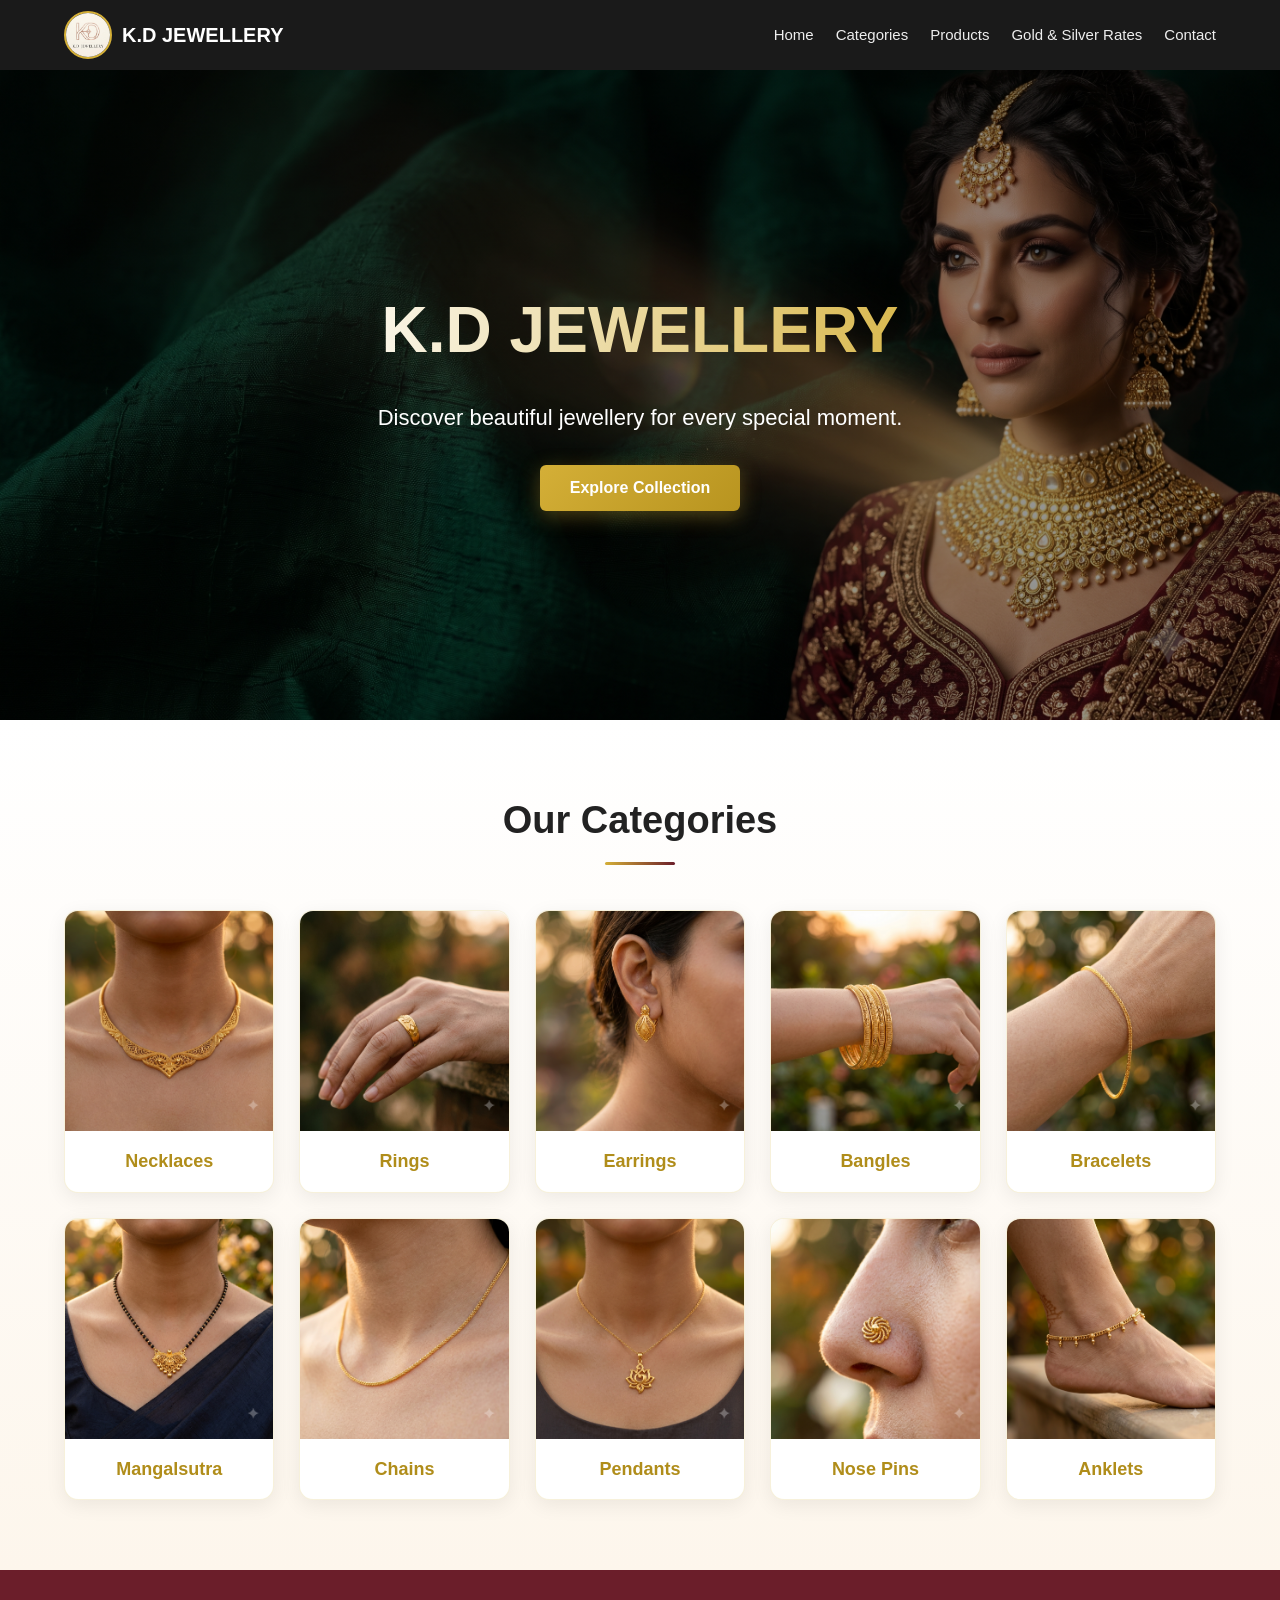
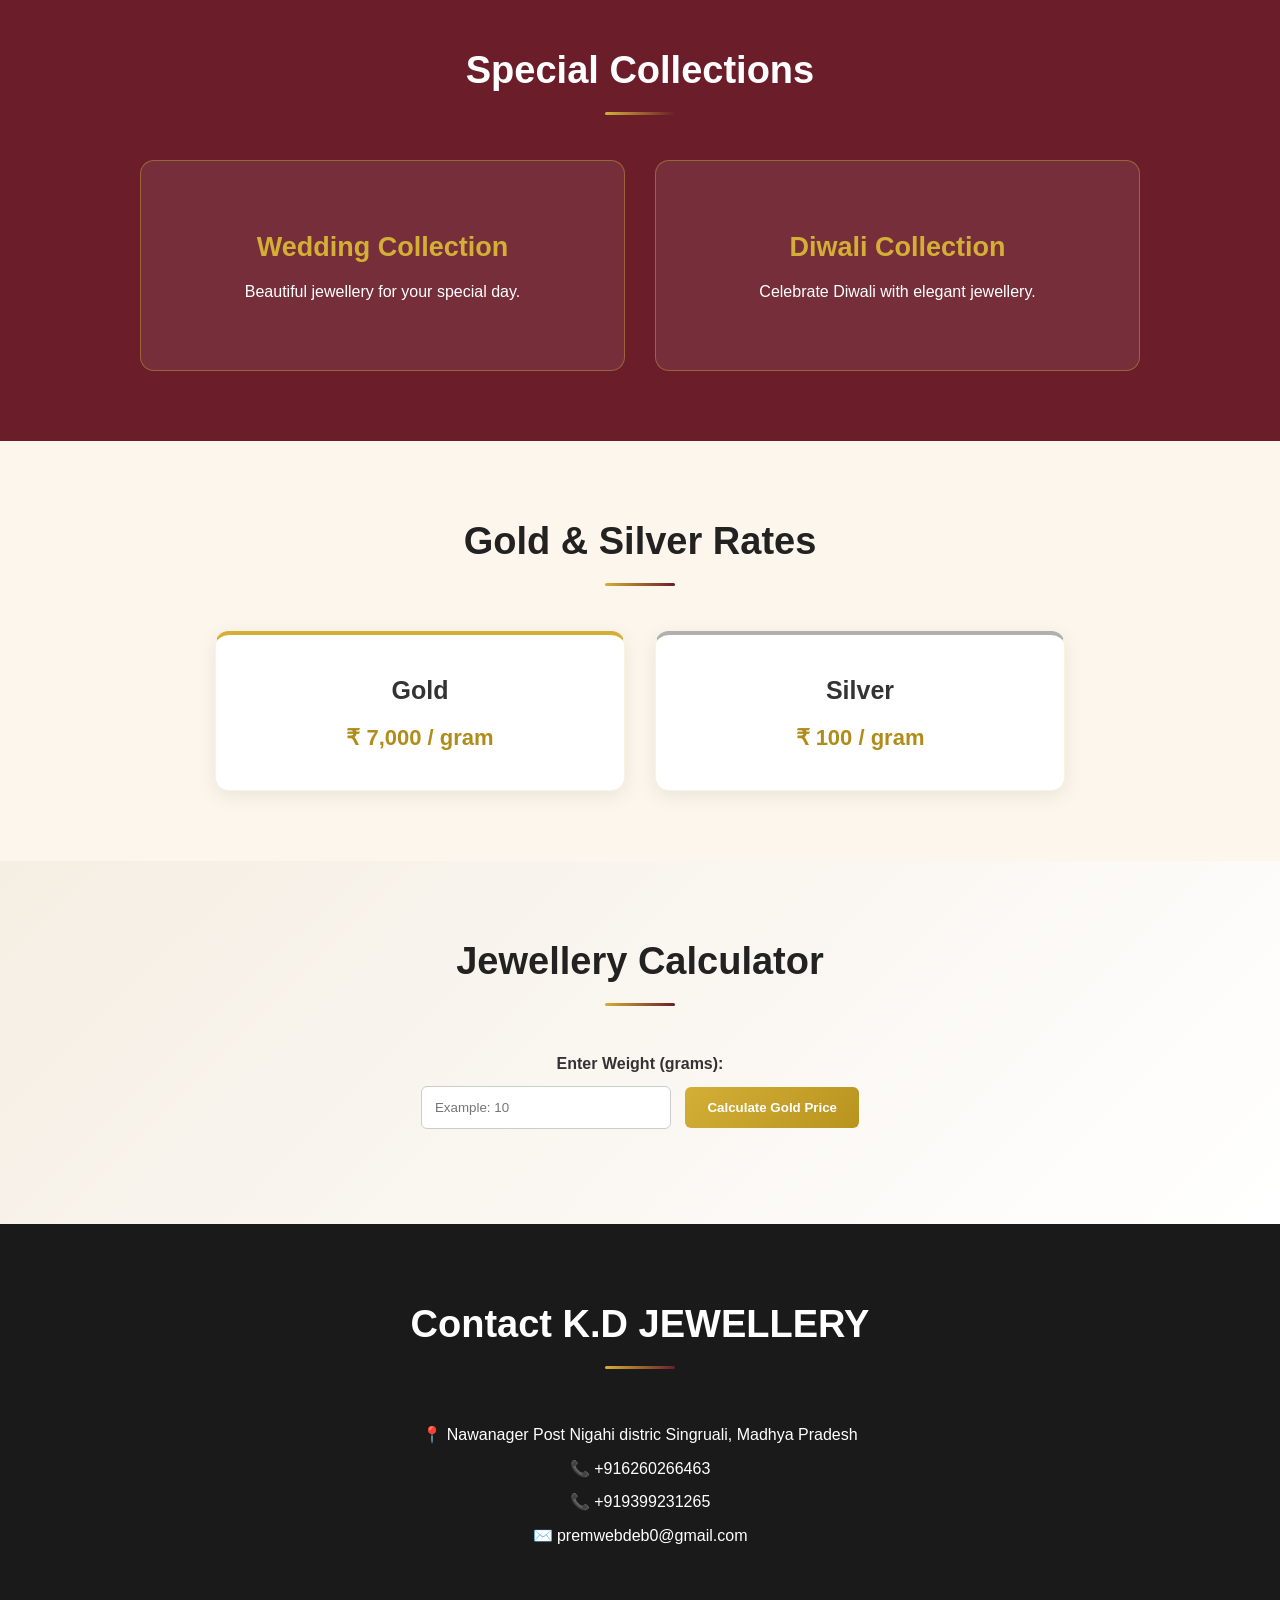
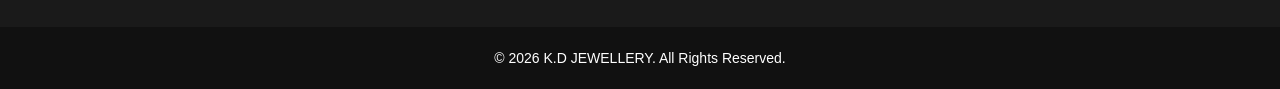
==== index.html @ 623da482 "first upload" ====
<!DOCTYPE html>
<html lang="en">
<head>
    <meta charset="UTF-8">

    <meta name="viewport" content="width=device-width, initial-scale=1.0">

    <title>K.D JEWELLERY | Jewellery Store</title>

    <link rel="stylesheet" href="style.css">
</head>

<body>

    <!-- HEADER -->
    <header>
        <div class="logo">
            <img src="image/logo/logo.jpg" alt="K.D JEWELLERY" class="logo-img">
            K.D JEWELLERY
        </div>

        <nav>
            <a href="#home">Home</a>
            <a href="#categories">Categories</a>
            <a href="#products">Products</a>
            <a href="#rates">Gold & Silver Rates</a>
            <a href="#contact">Contact</a>
        </nav>
    </header>


    <!-- HOME SECTION -->
    <section id="home" class="hero">

        <div class="hero-content">

            <h1>K.D JEWELLERY</h1>

            <p>
                Discover beautiful jewellery for every special moment.
            </p>

            <button onclick="showMessage()">
                Explore Collection
            </button>

        </div>

    </section>


    <!-- CATEGORIES -->
<!-- CATEGORIES -->
<section id="categories">

    <h2>Our Categories</h2>

    <div class="category-container">

        <a href="category.html?type=necklace" class="category-card">
            <img src="image/categories/necklace.jpg" alt="Necklaces">
            <h3>Necklaces</h3>
        </a>

        <a href="category.html?type=ring" class="category-card">
            <img src="image/categories/ring.jpg" alt="Rings">
            <h3>Rings</h3>
        </a>

        <a href="category.html?type=earring" class="category-card">
            <img src="image/categories/earring.jpg" alt="Earrings">
            <h3>Earrings</h3>
        </a>

        <a href="category.html?type=bangle" class="category-card">
            <img src="image/categories/bangle.jpg" alt="Bangles">
            <h3>Bangles</h3>
        </a>

        <a href="category.html?type=bracelet" class="category-card">
            <img src="image/categories/bracelet.jpg" alt="Bracelets">
            <h3>Bracelets</h3>
        </a>

        <a href="category.html?type=mangalsutra" class="category-card">
            <img src="image/categories/mangalsutra.jpg" alt="Mangalsutra">
            <h3>Mangalsutra</h3>
        </a>

        <a href="category.html?type=chain" class="category-card">
            <img src="image/categories/chain.jpg" alt="Chains">
            <h3>Chains</h3>
        </a>

        <a href="category.html?type=pendant" class="category-card">
            <img src="image/categories/pendant.jpg" alt="Pendants">
            <h3>Pendants</h3>
        </a>

        <a href="category.html?type=nose-pin" class="category-card">
            <img src="image/categories/nose-pin.jpg" alt="Nose Pins">
            <h3>Nose Pins</h3>
        </a>

        <a href="category.html?type=anklet" class="category-card">
            <img src="image/categories/anklet.jpg" alt="Anklets">
            <h3>Anklets</h3>
        </a>

    </div>

</section>
    <!-- FESTIVAL SECTION -->
    <section id="festival">

        <h2>Special Collections</h2>

        <div class="festival-container">

            <div class="festival-card">
                <h3>Wedding Collection</h3>
                <p>Beautiful jewellery for your special day.</p>
            </div>

            <div class="festival-card">
                <h3>Diwali Collection</h3>
                <p>Celebrate Diwali with elegant jewellery.</p>
            </div>

        </div>

    </section>


    <!-- GOLD & SILVER RATES -->
    <section id="rates">

        <h2>Gold & Silver Rates</h2>

        <div class="rate-container">

            <div class="rate-card">
                <h3>Gold</h3>
                <p>₹ 7,000 / gram</p>
            </div>

            <div class="rate-card">
                <h3>Silver</h3>
                <p>₹ 100 / gram</p>
            </div>

        </div>

    </section>


    <!-- CALCULATOR -->
    <section id="calculator">

        <h2>Jewellery Calculator</h2>

        <label for="weight">
            Enter Weight (grams):
        </label>

        <input
            type="number"
            id="weight"
            placeholder="Example: 10"
        >

        <button onclick="calculateGold()">
            Calculate Gold Price
        </button>

        <h3 id="result"></h3>

    </section>


    <!-- CONTACT -->
    <section id="contact">

        <h2>Contact K.D JEWELLERY</h2>

        <p>📍 Nawanager Post Nigahi distric Singruali, Madhya Pradesh</p>

        <p>📞 +916260266463</p>
        <p>📞 +919399231265</p>

        <p>✉️ premwebdeb0@gmail.com</p>

    </section>


    <!-- FOOTER -->
    <footer>

        <p>
            © 2026 K.D JEWELLERY. All Rights Reserved.
        </p>

    </footer>


    <!-- JAVASCRIPT -->
    <script src="script.js"></script>

</body>
</html>
---- style.css ----
/* =========================================================
   K.D JEWELLERY - RESPONSIVE STYLE
   ========================================================= */


/* =========================
   THEME
   ========================= */

:root {
    --gold: #d4af37;
    --gold-dark: #b8941f;
    --maroon: #6b1e2a;
    --cream: #fdf6ec;
    --charcoal: #1a1a1a;
    --white: #ffffff;
    --text: #333333;
    --muted: #666666;
}


/* =========================
   RESET
   ========================= */

* {
    margin: 0;
    padding: 0;
    box-sizing: border-box;
}

html {
    scroll-behavior: smooth;
}

body {
    font-family: Arial, sans-serif;
    background: var(--cream);
    color: var(--text);
    line-height: 1.6;
    overflow-x: hidden;
}

img {
    max-width: 100%;
}

button,
input {
    font-family: inherit;
}


/* =========================
   HEADER
   ========================= */

header {
    background: var(--charcoal);
    color: white;

    display: flex;
    align-items: center;
    justify-content: space-between;

    gap: 25px;
    padding: 10px 5%;

    position: sticky;
    top: 0;
    z-index: 1000;

    min-height: 70px;
}


/* LOGO */

.logo {
    display: flex;
    align-items: center;
    gap: 10px;

    font-size: 20px;
    font-weight: bold;

    color: white;
    white-space: nowrap;
}

.logo-img {
    width: 48px;
    height: 48px;

    object-fit: cover;
    border-radius: 50%;

    border: 2px solid var(--gold);
}


/* NAVIGATION */

nav {
    display: flex;
    align-items: center;
    justify-content: flex-end;

    gap: 22px;
}

nav a {
    position: relative;

    color: #eeeeee;
    text-decoration: none;

    font-size: 15px;
    white-space: nowrap;

    padding: 5px 0;

    transition: 0.3s ease;
}

nav a:hover {
    color: var(--gold);
}

nav a::after {
    content: "";

    position: absolute;
    left: 0;
    bottom: 0;

    width: 0;
    height: 2px;

    background: var(--gold);

    transition: width 0.3s ease;
}

nav a:hover::after {
    width: 100%;
}


/* =========================
   HERO
   ========================= */

.hero {
    min-height: 650px;

    display: flex;
    align-items: center;
    justify-content: center;

    text-align: center;

    padding: 60px 20px;

    background:
        linear-gradient(
            rgba(0, 0, 0, 0.42),
            rgba(0, 0, 0, 0.42)
        ),
        url("image/banner/hero.jpg");

    background-size: cover;
    background-position: center;
    background-repeat: no-repeat;
}

.hero-content {
    width: 100%;
    max-width: 750px;

    color: white;
    padding: 30px;
}

.hero h1 {
    font-size: clamp(38px, 6vw, 64px);
    margin-bottom: 18px;
    font-weight: 700;

    background: linear-gradient(
        90deg,
        #ffffff,
        var(--gold),
        #ffffff
    );

    background-size: 200% auto;

    -webkit-background-clip: text;
    background-clip: text;

    -webkit-text-fill-color: transparent;

    animation: shimmer 4s linear infinite;
}

.hero p {
    font-size: clamp(17px, 2vw, 22px);
    margin-bottom: 30px;

    color: white;
}

.hero button {
    background: linear-gradient(
        135deg,
        var(--gold),
        var(--gold-dark)
    );

    color: white;

    border: none;

    padding: 14px 30px;

    border-radius: 6px;

    cursor: pointer;

    font-size: 16px;
    font-weight: bold;

    transition: 0.3s ease;

    box-shadow:
        0 5px 20px rgba(212, 175, 55, 0.35);
}

.hero button:hover {
    transform: translateY(-3px);
}


/* =========================
   COMMON SECTION
   ========================= */

section {
    padding: 70px 5%;
    text-align: center;
}

section h2 {
    position: relative;

    display: inline-block;

    font-size: clamp(28px, 4vw, 38px);

    margin-bottom: 45px;

    color: #222;

    padding-bottom: 14px;
}

section h2::after {
    content: "";

    position: absolute;

    bottom: 0;
    left: 50%;

    transform: translateX(-50%);

    width: 70px;
    height: 3px;

    background:
        linear-gradient(
            90deg,
            var(--gold),
            var(--maroon)
        );

    border-radius: 3px;
}


/* =========================
   CATEGORIES
   ========================= */

#categories {
    background:
        linear-gradient(
            180deg,
            #ffffff 0%,
            var(--cream) 100%
        );
}

.category-container {
    width: 100%;
    max-width: 1250px;

    margin: auto;

    display: grid;

    grid-template-columns: repeat(5, 1fr);

    gap: 25px;
}

.category-card {
    display: block;

    background: white;

    border-radius: 14px;

    overflow: hidden;

    text-decoration: none;

    color: var(--text);

    border: 1px solid rgba(212, 175, 55, 0.18);

    box-shadow:
        0 5px 20px rgba(0, 0, 0, 0.07);

    transition:
        transform 0.3s ease,
        box-shadow 0.3s ease;
}

.category-card:hover {
    transform: translateY(-7px);

    box-shadow:
        0 15px 35px rgba(212, 175, 55, 0.25);
}

.category-card img {
    width: 100%;

    height: 220px;

    display: block;

    object-fit: cover;

    transition: transform 0.4s ease;
}

.category-card:hover img {
    transform: scale(1.06);
}

.category-card h3 {
    padding: 16px 10px;

    text-align: center;

    font-size: 18px;

    color: #b08d1a;
}


/* =========================
   CATEGORY PAGE
   ========================= */

#category-heading {
    text-align: center;

    font-size: clamp(30px, 5vw, 42px);

    color: #222;

    padding: 45px 20px 15px;
}


/* PRODUCT GRID */

.necklace-products {
    width: 100%;
    max-width: 1300px;

    margin: auto;

    padding: 25px 5% 70px;

    display: grid;

    grid-template-columns: repeat(4, 1fr);

    gap: 25px;
}

.product-card {
    display: block;

    background: white;

    border: 1px solid #e5e5e5;

    border-radius: 14px;

    padding: 14px;

    text-align: center;

    text-decoration: none;

    color: inherit;

    overflow: hidden;

    box-shadow:
        0 5px 18px rgba(0, 0, 0, 0.06);

    transition:
        transform 0.3s ease,
        box-shadow 0.3s ease;
}

.product-card:hover {
    transform: translateY(-7px);

    box-shadow:
        0 14px 30px rgba(212, 175, 55, 0.22);
}

.product-card img {
    width: 100%;

    height: 260px;

    object-fit: contain;

    display: block;

    border-radius: 10px;

    background: #faf7f1;

    transition: transform 0.4s ease;
}

.product-card:hover img {
    transform: scale(1.05);
}

.product-card h3 {
    margin: 14px 0 5px;

    font-size: 18px;

    color: #333;
}

.product-card p {
    color: #777;

    font-size: 14px;
}


/* =========================
   FESTIVAL
   ========================= */

#festival {
    background: var(--maroon);

    color: white;
}

#festival h2 {
    color: white;
}

.festival-container {
    max-width: 1000px;

    margin: auto;

    display: grid;

    grid-template-columns: repeat(2, 1fr);

    gap: 30px;
}

.festival-card {
    padding: 65px 30px;

    border-radius: 14px;

    background:
        rgba(255, 255, 255, 0.08);

    border:
        1px solid rgba(212, 175, 55, 0.4);

    transition: 0.3s ease;
}

.festival-card:hover {
    transform: translateY(-5px);

    background:
        rgba(255, 255, 255, 0.12);
}

.festival-card h3 {
    font-size: 27px;

    margin-bottom: 10px;

    color: var(--gold);
}


/* =========================
   RATES
   ========================= */

#rates {
    background: var(--cream);
}

.rate-container {
    width: 100%;
    max-width: 850px;

    margin: auto;

    display: grid;

    grid-template-columns: repeat(2, 1fr);

    gap: 30px;
}

.rate-card {
    background: white;

    padding: 35px;

    border-radius: 14px;

    box-shadow:
        0 5px 20px rgba(0, 0, 0, 0.08);

    border: 1px solid rgba(212, 175, 55, 0.15);

    transition: 0.3s ease;
}

.rate-card:hover {
    transform: translateY(-5px);
}

.rate-card:nth-child(1) {
    border-top: 4px solid var(--gold);
}

.rate-card:nth-child(2) {
    border-top: 4px solid #b0b0b0;
}

.rate-card h3 {
    font-size: 25px;

    margin-bottom: 10px;
}

.rate-card p {
    font-size: 22px;

    color: #b08d1a;

    font-weight: bold;
}


/* =========================
   CALCULATOR
   ========================= */

#calculator {
    background:
        linear-gradient(
            135deg,
            #f5eee3,
            #ffffff
        );
}

#calculator label {
    display: block;

    margin-bottom: 10px;

    font-weight: bold;
}

#weight {
    width: 250px;
    max-width: 100%;

    padding: 13px;

    border:
        1px solid #ccc;

    border-radius: 6px;

    margin-right: 10px;

    outline: none;
}

#weight:focus {
    border-color: var(--gold);

    box-shadow:
        0 0 0 3px rgba(212, 175, 55, 0.15);
}

#calculator button {
    background:
        linear-gradient(
            135deg,
            var(--gold),
            var(--gold-dark)
        );

    color: white;

    border: none;

    padding: 13px 22px;

    border-radius: 6px;

    cursor: pointer;

    font-weight: bold;
}

#result {
    margin-top: 25px;

    color: #b89626;
}


/* =========================
   CONTACT
   ========================= */

#contact {
    background: var(--charcoal);

    color: white;
}

#contact h2 {
    color: white;
}

#contact p {
    margin: 8px 0;
}


/* =========================
   FOOTER
   ========================= */

footer {
    background: #111;

    color: white;

    text-align: center;

    padding: 20px;

    font-size: 14px;
}


/* =========================
   PRODUCT DETAIL PAGE
   ========================= */

.back-link {
    display: inline-block;

    margin: 25px 5%;

    color: #b08d1a;

    text-decoration: none;

    font-weight: bold;
}

.product-detail-container {
    width: 100%;
    max-width: 1200px;

    margin: auto;

    display: flex;

    align-items: flex-start;

    gap: 50px;

    padding: 10px 5% 60px;
}

.product-detail-container > img {
    width: 48%;

    max-width: 500px;

    height: 520px;

    object-fit: contain;

    border-radius: 14px;

    background: #f8f4ec;
}

.product-info {
    flex: 1;

    min-width: 280px;

    text-align: left;

    padding-top: 15px;
}

.product-info h1 {
    font-size: clamp(28px, 4vw, 42px);

    margin-bottom: 20px;

    color: #222;
}

.product-info p {
    margin: 10px 0;

    color: #555;
}

.product-info h3 {
    margin-top: 25px;

    margin-bottom: 8px;
}

.product-info button {
    margin-top: 20px;

    background:
        linear-gradient(
            135deg,
            #25d366,
            #128c7e
        );

    color: white;

    border: none;

    padding: 14px 24px;

    border-radius: 7px;

    cursor: pointer;

    font-weight: bold;

    font-size: 15px;
}

.product-info button:hover {
    transform: translateY(-2px);
}


/* =========================
   RELATED PRODUCTS
   ========================= */

.related-heading {
    text-align: left;

    padding: 0 5%;

    margin-bottom: 25px;
}

.related-products-grid {
    width: 100%;
    max-width: 1200px;

    margin: auto;

    display: grid;

    grid-template-columns: repeat(4, 1fr);

    gap: 20px;

    padding: 0 5% 60px;
}

.related-card {
    display: block;

    text-decoration: none;

    color: inherit;

    background: white;

    border-radius: 12px;

    overflow: hidden;

    box-shadow:
        0 4px 15px rgba(0, 0, 0, 0.08);

    transition: 0.3s ease;
}

.related-card:hover {
    transform: translateY(-5px);
}

.related-card img {
    width: 100%;

    height: 190px;

    object-fit: contain;

    background: #faf7f1;

    display: block;
}

.related-card p {
    padding: 12px;

    font-size: 14px;

    color: #333;

    text-align: center;
}


/* =========================
   ANIMATIONS
   ========================= */

@keyframes shimmer {

    0% {
        background-position: 0% center;
    }

    100% {
        background-position: 200% center;
    }

}


/* =========================
   TABLET
   901px - 1100px
   ========================= */

@media (max-width: 1100px) {

    header {
        padding: 10px 4%;
    }

    nav {
        gap: 15px;
    }

    nav a {
        font-size: 14px;
    }

    .category-container {
        grid-template-columns: repeat(4, 1fr);
    }

    .necklace-products {
        grid-template-columns: repeat(3, 1fr);
    }

    .related-products-grid {
        grid-template-columns: repeat(3, 1fr);
    }

}


/* =========================
   TABLET
   701px - 900px
   ========================= */

@media (max-width: 900px) {

    header {
        flex-direction: column;

        justify-content: center;

        gap: 10px;

        padding: 12px 4%;
    }

    .logo {
        font-size: 19px;
    }

    nav {
        width: 100%;

        justify-content: center;

        flex-wrap: wrap;

        gap: 12px 18px;
    }

    nav a {
        font-size: 13px;
    }

    .hero {
        min-height: 570px;
    }

    .category-container {
        grid-template-columns: repeat(3, 1fr);

        gap: 18px;
    }

    .category-card img {
        height: 200px;
    }

    .necklace-products {
        grid-template-columns: repeat(2, 1fr);

        gap: 18px;
    }

    .product-card img {
        height: 250px;
    }

    .related-products-grid {
        grid-template-columns: repeat(2, 1fr);
    }

    .product-detail-container {
        gap: 30px;
    }

    .product-detail-container > img {
        width: 45%;
        height: 430px;
    }

}


/* =========================
   MOBILE
   <= 700px
   ========================= */

@media (max-width: 700px) {

    /* HEADER */

    header {
        min-height: auto;

        padding: 12px 15px;

        gap: 10px;
    }

    .logo {
        font-size: 18px;

        justify-content: center;
    }

    .logo-img {
        width: 42px;
        height: 42px;
    }

    nav {
        gap: 8px 14px;
    }

    nav a {
        font-size: 12px;
    }


    /* HERO */

    .hero {
        min-height: 500px;

        padding: 40px 15px;
    }

    .hero-content {
        padding: 20px 10px;
    }

    .hero p {
        line-height: 1.5;

        margin-bottom: 25px;
    }

    .hero button {
        width: auto;

        max-width: 100%;

        padding: 13px 22px;
    }


    /* SECTIONS */

    section {
        padding: 50px 15px;
    }

    section h2 {
        margin-bottom: 30px;
    }


    /* CATEGORY */

    .category-container {
        grid-template-columns: repeat(2, 1fr);

        gap: 14px;
    }

    .category-card {
        border-radius: 10px;
    }

    .category-card img {
        height: 170px;
    }

    .category-card h3 {
        font-size: 15px;

        padding: 12px 5px;
    }


    /* PRODUCT GRID */

    .necklace-products {
        grid-template-columns: repeat(2, 1fr);

        gap: 12px;

        padding: 20px 15px 50px;
    }

    .product-card {
        padding: 9px;

        border-radius: 10px;
    }

    .product-card img {
        height: 190px;
    }

    .product-card h3 {
        font-size: 15px;

        margin-top: 10px;
    }

    .product-card p {
        font-size: 12px;
    }


    /* FESTIVAL */

    .festival-container {
        grid-template-columns: 1fr;

        gap: 15px;
    }

    .festival-card {
        padding: 45px 20px;
    }


    /* RATES */

    .rate-container {
        grid-template-columns: 1fr;

        gap: 15px;
    }

    .rate-card {
        padding: 28px 20px;
    }


    /* CALCULATOR */

    #weight {
        width: 100%;

        margin: 0 0 12px;
    }

    #calculator button {
        width: 100%;
    }


    /* PRODUCT DETAIL */

    .back-link {
        margin: 20px 15px;
    }

    .product-detail-container {
        flex-direction: column;

        gap: 25px;

        padding: 10px 15px 45px;
    }

    .product-detail-container > img {
        width: 100%;

        max-width: none;

        height: 350px;
    }

    .product-info {
        width: 100%;

        min-width: 0;

        padding: 0;

        text-align: left;
    }

    .product-info h1 {
        font-size: 28px;
    }

    .product-info button {
        width: 100%;
    }


    /* RELATED */

    .related-heading {
        padding: 0 15px;

        font-size: 25px;
    }

    .related-products-grid {
        grid-template-columns: repeat(2, 1fr);

        gap: 12px;

        padding: 0 15px 45px;
    }

    .related-card img {
        height: 160px;
    }

}


/* =========================
   SMALL MOBILE
   <= 480px
   ========================= */

@media (max-width: 480px) {

    header {
        padding: 10px 10px;
    }

    .logo {
        font-size: 16px;
    }

    .logo-img {
        width: 38px;
        height: 38px;
    }

    nav {
        gap: 6px 10px;
    }

    nav a {
        font-size: 11px;
    }


    .hero {
        min-height: 450px;
    }

    .hero h1 {
        font-size: 34px;
    }

    .hero p {
        font-size: 16px;
    }


    .category-container {
        grid-template-columns: repeat(2, 1fr);

        gap: 10px;
    }

    .category-card img {
        height: 145px;
    }

    .category-card h3 {
        font-size: 14px;

        padding: 10px 4px;
    }


    .necklace-products {
        grid-template-columns: repeat(2, 1fr);

        gap: 10px;

        padding-left: 10px;
        padding-right: 10px;
    }

    .product-card {
        padding: 7px;
    }

    .product-card img {
        height: 160px;
    }

    .product-card h3 {
        font-size: 14px;
    }

    .product-card p {
        font-size: 11px;
    }


    .product-detail-container > img {
        height: 300px;
    }


    .related-products-grid {
        gap: 10px;

        padding-left: 10px;
        padding-right: 10px;
    }

    .related-card img {
        height: 140px;
    }


    footer {
        padding: 18px 10px;

        font-size: 12px;
    }

}


/* =========================
   EXTRA SMALL DEVICES
   <= 360px
   ========================= */

@media (max-width: 360px) {

    .logo {
        font-size: 15px;
    }

    nav {
        gap: 5px 8px;
    }

    nav a {
        font-size: 10px;
    }

    .category-card img {
        height: 125px;
    }

    .product-card img {
        height: 145px;
    }

}
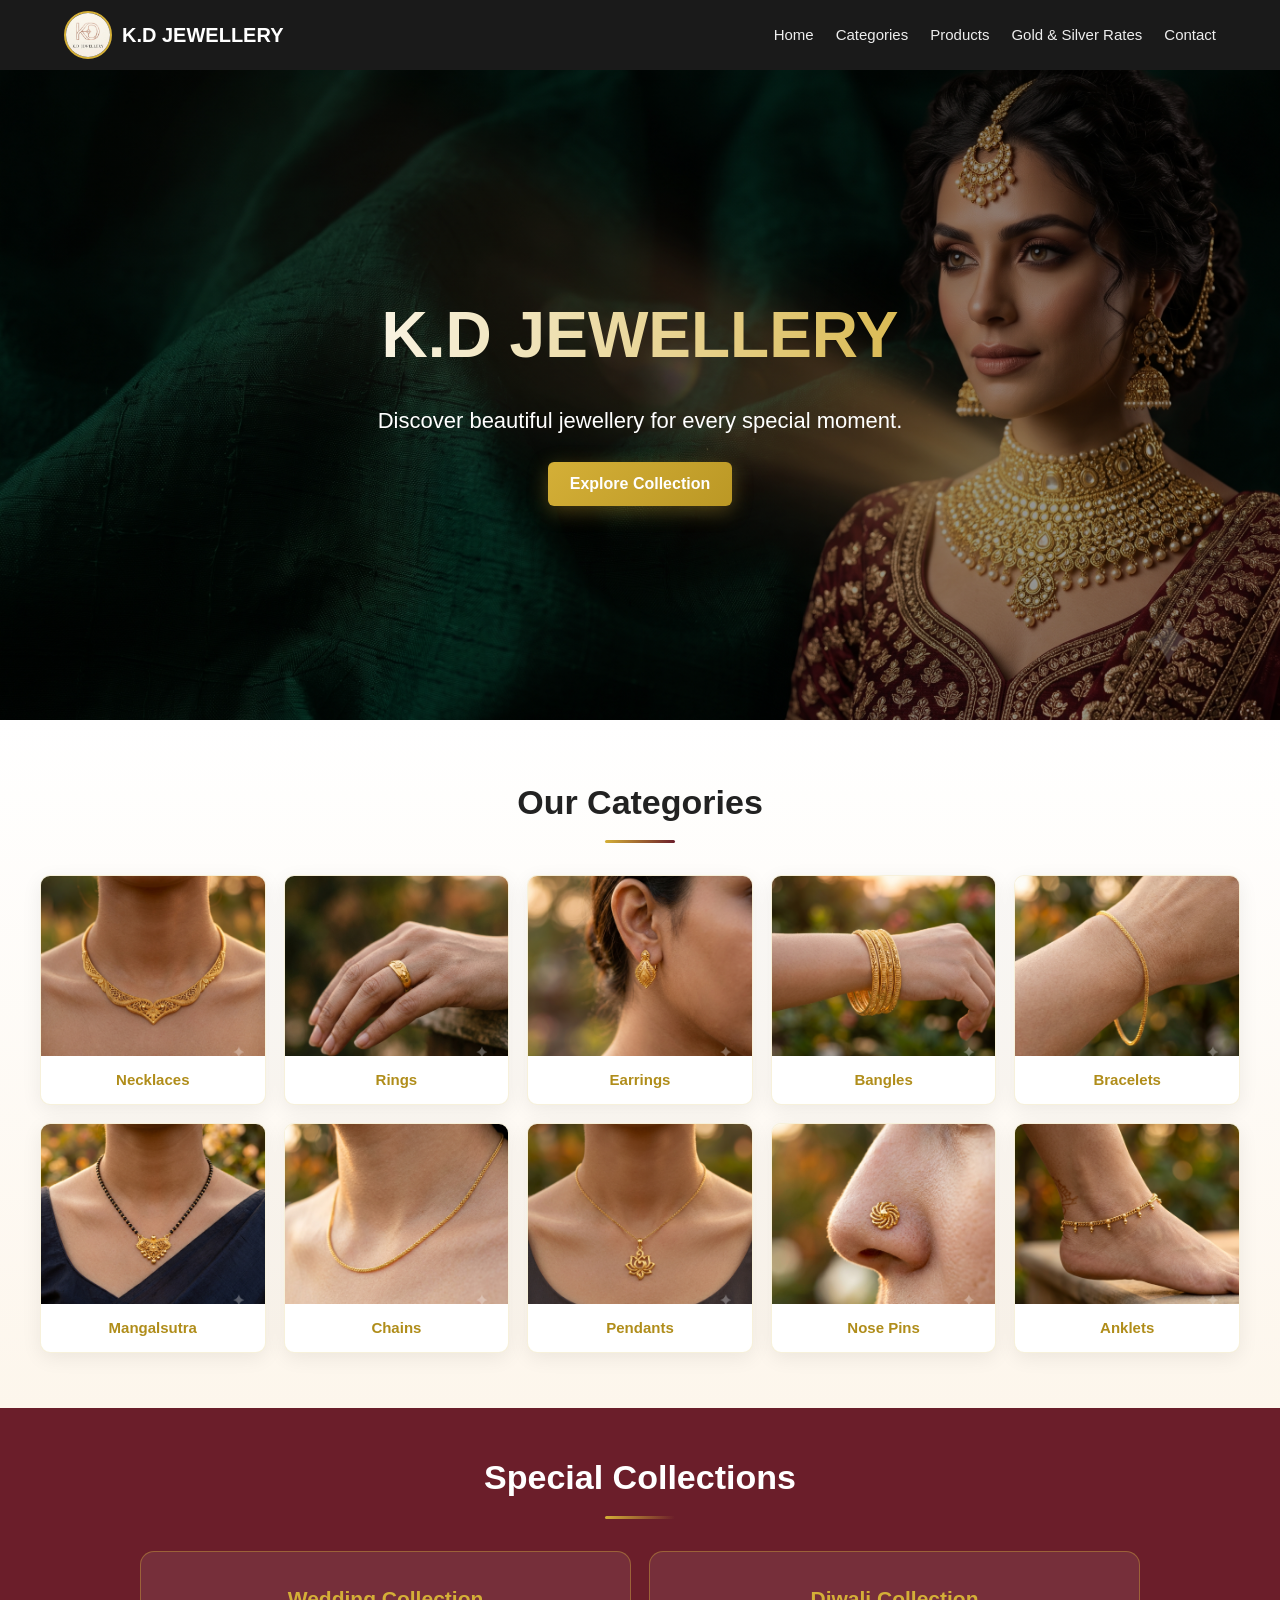
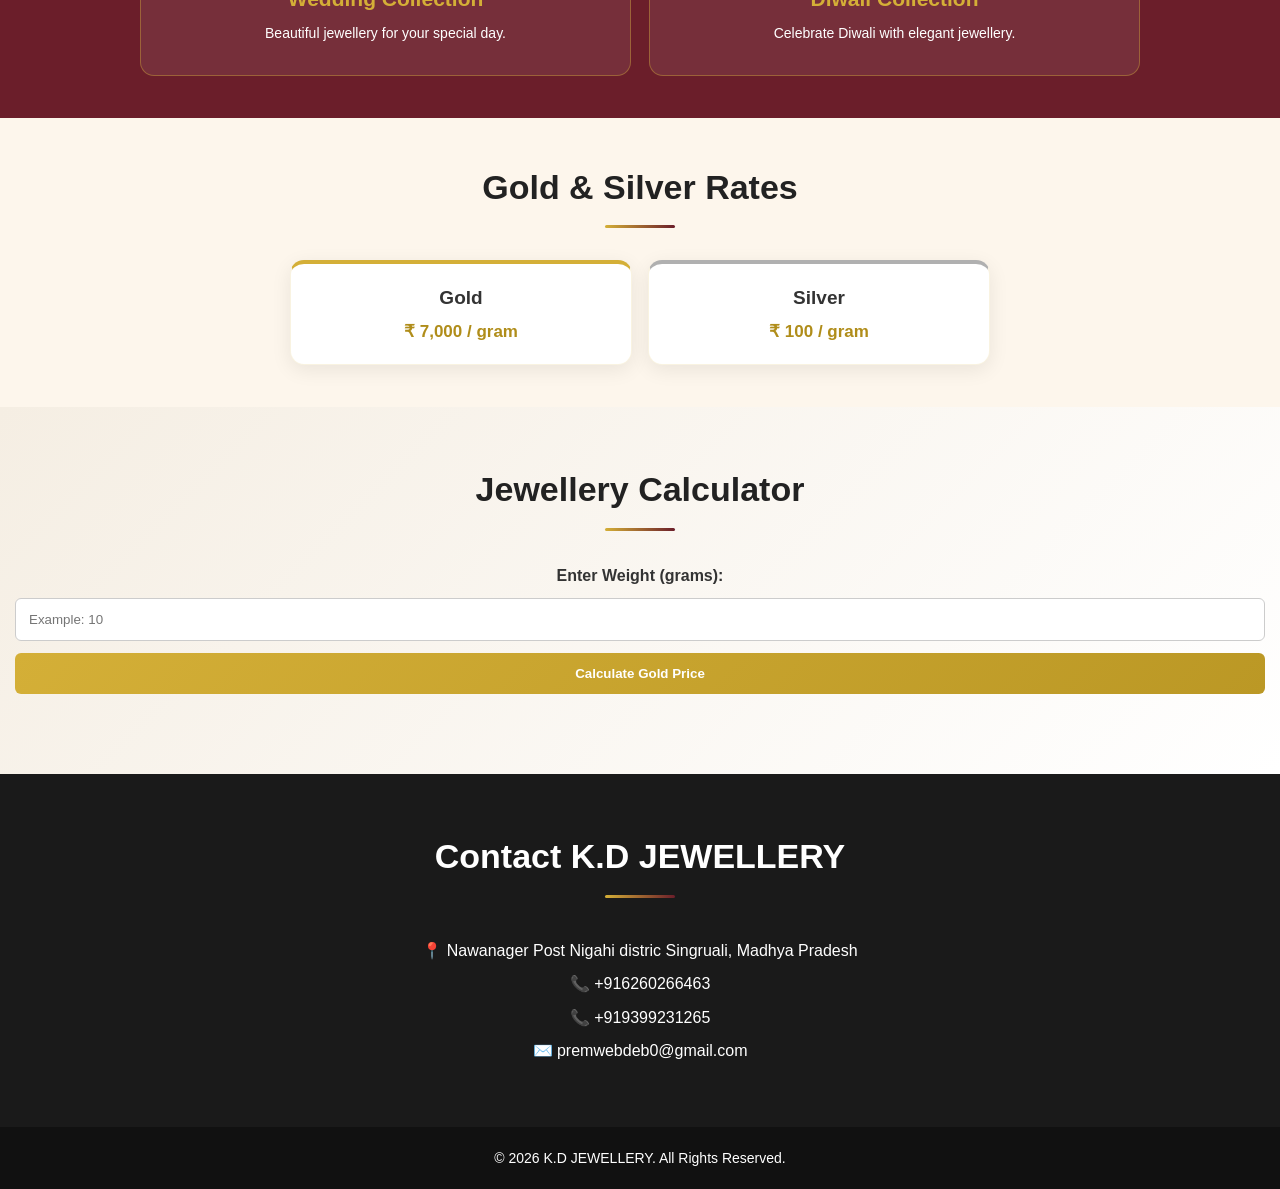
==== commit 97918356: "cache bust CSS" ====
--- a/index.html
+++ b/index.html
@@ -7,7 +7,7 @@
 
     <title>K.D JEWELLERY | Jewellery Store</title>
 
-    <link rel="stylesheet" href="style.css">
+    <link rel="stylesheet" href="style.css?v=2">
 </head>
 
 <body>
--- a/style.css
+++ b/style.css
@@ -10,7 +10,7 @@
 
 :root {
     --gold: #d4af37;
-    --gold-dark: #b8941f;
+    --gold-dark: #bb9825;
     --maroon: #6b1e2a;
     --cream: #fdf6ec;
     --charcoal: #1a1a1a;
@@ -305,7 +305,7 @@
 
 .category-container {
     width: 100%;
-    max-width: 1250px;
+    max-width: 1200px;
 
     margin: auto;
 
@@ -313,7 +313,7 @@
 
     grid-template-columns: repeat(5, 1fr);
 
-    gap: 25px;
+    gap: 18px;
 }
 
 .category-card {
@@ -349,7 +349,7 @@
 .category-card img {
     width: 100%;
 
-    height: 220px;
+    height: 180px;
 
     display: block;
 
@@ -363,11 +363,11 @@
 }
 
 .category-card h3 {
-    padding: 16px 10px;
+    padding: 12px 8px;
 
     text-align: center;
 
-    font-size: 18px;
+    font-size: 16px;
 
     color: #b08d1a;
 }
@@ -392,17 +392,17 @@
 
 .necklace-products {
     width: 100%;
-    max-width: 1300px;
+    max-width: 1200px;
 
     margin: auto;
 
-    padding: 25px 5% 70px;
+    padding: 20px 3% 55px;
 
     display: grid;
 
-    grid-template-columns: repeat(4, 1fr);
-
-    gap: 25px;
+    grid-template-columns: repeat(4, minmax(0, 1fr));
+
+    gap: 18px;
 }
 
 .product-card {
@@ -414,7 +414,7 @@
 
     border-radius: 14px;
 
-    padding: 14px;
+    padding: 10px;
 
     text-align: center;
 
@@ -440,19 +440,13 @@
 }
 
 .product-card img {
-    width: 100%;
-
-    height: 260px;
-
-    object-fit: contain;
-
-    display: block;
-
+    width: 100% !important;
+    height: 220px !important;
+    object-fit: cover !important;
+    display: block !important;
+    visibility: visible !important;
+    opacity: 1 !important;
     border-radius: 10px;
-
-    background: #faf7f1;
-
-    transition: transform 0.4s ease;
 }
 
 .product-card:hover img {
@@ -460,9 +454,9 @@
 }
 
 .product-card h3 {
-    margin: 14px 0 5px;
-
-    font-size: 18px;
+    margin: 10px 0 4px;
+
+    font-size: 16px;
 
     color: #333;
 }
@@ -497,7 +491,7 @@
 
     grid-template-columns: repeat(2, 1fr);
 
-    gap: 30px;
+    gap: 20px;
 }
 
 .festival-card {
@@ -540,7 +534,7 @@
 
 .rate-container {
     width: 100%;
-    max-width: 850px;
+    max-width: 760px;
 
     margin: auto;
 
@@ -548,13 +542,13 @@
 
     grid-template-columns: repeat(2, 1fr);
 
-    gap: 30px;
+    gap: 20px;
 }
 
 .rate-card {
     background: white;
 
-    padding: 35px;
+    padding: 24px;
 
     border-radius: 14px;
 
@@ -579,13 +573,13 @@
 }
 
 .rate-card h3 {
-    font-size: 25px;
+    font-size: 21px;
 
     margin-bottom: 10px;
 }
 
 .rate-card p {
-    font-size: 22px;
+    font-size: 18px;
 
     color: #b08d1a;
 
@@ -994,7 +988,7 @@
     }
 
     .product-detail-container {
-        gap: 30px;
+        gap: 20px;
     }
 
     .product-detail-container > img {
@@ -1023,7 +1017,7 @@
     }
 
     .logo {
-        font-size: 18px;
+        font-size: 16px;
 
         justify-content: center;
     }
@@ -1046,8 +1040,8 @@
 
     .hero {
         min-height: 500px;
-
         padding: 40px 15px;
+}
     }
 
     .hero-content {
@@ -1219,7 +1213,7 @@
     .related-heading {
         padding: 0 15px;
 
-        font-size: 25px;
+        font-size: 21px;
     }
 
     .related-products-grid {
@@ -1234,7 +1228,7 @@
         height: 160px;
     }
 
-}
+
 
 
 /* =========================
@@ -1376,3 +1370,342 @@
     }
 
 }
+
+/* =========================================================
+   FINAL LAYOUT FIX - COMPACT & BALANCED JEWELLERY GRID
+   ========================================================= */
+
+.category-container,
+.necklace-products,
+.related-products-grid,
+.rate-container {
+    width: 100%;
+    margin-left: auto;
+    margin-right: auto;
+}
+
+.category-container {
+    max-width: 1200px;
+    grid-template-columns: repeat(5, minmax(0, 1fr));
+    gap: 18px;
+}
+
+.category-card img {
+    height: 180px;
+    object-fit: cover;
+}
+
+.necklace-products {
+    max-width: 1200px;
+    grid-template-columns: repeat(4, minmax(0, 1fr));
+    gap: 18px;
+    padding-left: 3%;
+    padding-right: 3%;
+}
+
+.product-card {
+    padding: 10px;
+    min-width: 0;
+}
+
+.product-card img {
+    height: 220px !important;
+    object-fit: contain !important;
+    background: #faf7f1;
+}
+
+.product-card h3 {
+    font-size: 16px;
+    line-height: 1.35;
+}
+
+.product-card p {
+    font-size: 13px;
+    line-height: 1.4;
+}
+
+.rate-container {
+    max-width: 760px;
+    grid-template-columns: repeat(2, minmax(0, 1fr));
+    gap: 20px;
+}
+
+.rate-card {
+    padding: 24px;
+}
+
+.rate-card h3 {
+    font-size: 21px;
+}
+
+.rate-card p {
+    font-size: 18px;
+}
+
+section {
+    padding-top: 55px;
+    padding-bottom: 55px;
+}
+
+section h2 {
+    font-size: clamp(25px, 3.5vw, 34px);
+    margin-bottom: 32px;
+}
+
+/* Tablet */
+@media (max-width: 1100px) {
+    .category-container {
+        grid-template-columns: repeat(4, minmax(0, 1fr));
+    }
+
+    .necklace-products {
+        grid-template-columns: repeat(3, minmax(0, 1fr));
+    }
+}
+
+/* Small tablet */
+@media (max-width: 900px) {
+    .category-container {
+        grid-template-columns: repeat(3, minmax(0, 1fr));
+        gap: 16px;
+    }
+
+    .category-card img {
+        height: 175px;
+    }
+
+    .necklace-products {
+        grid-template-columns: repeat(2, minmax(0, 1fr));
+        gap: 15px;
+    }
+
+    .product-card img {
+        height: 220px !important;
+    }
+
+    .rate-container {
+        grid-template-columns: repeat(2, minmax(0, 1fr));
+    }
+}
+
+/* Mobile */
+@media (max-width: 700px) {
+    section {
+        padding: 42px 15px;
+    }
+
+    section h2 {
+        font-size: 25px;
+        margin-bottom: 25px;
+    }
+
+    .category-container {
+        grid-template-columns: repeat(2, minmax(0, 1fr));
+        gap: 12px;
+    }
+
+    .category-card img {
+        height: 150px;
+    }
+
+    .category-card h3 {
+        font-size: 14px;
+        padding: 10px 5px;
+    }
+
+    .necklace-products {
+        grid-template-columns: repeat(2, minmax(0, 1fr));
+        gap: 12px;
+        padding: 15px 15px 45px;
+    }
+
+    .product-card {
+        padding: 7px;
+        border-radius: 9px;
+    }
+
+    .product-card img {
+        height: 175px !important;
+    }
+
+    .product-card h3 {
+        font-size: 14px;
+        margin-top: 8px;
+    }
+
+    .product-card p {
+        font-size: 11px;
+    }
+
+    .rate-container {
+        grid-template-columns: 1fr;
+        gap: 12px;
+    }
+
+    .rate-card {
+        padding: 20px 16px;
+    }
+
+    .rate-card h3 {
+        font-size: 19px;
+    }
+
+    .rate-card p {
+        font-size: 17px;
+    }
+}
+
+/* Very small phones */
+@media (max-width: 480px) {
+    .category-container {
+        gap: 9px;
+    }
+
+    .category-card img {
+        height: 135px;
+    }
+
+    .necklace-products {
+        gap: 9px;
+        padding-left: 10px;
+        padding-right: 10px;
+    }
+
+    .product-card img {
+        height: 155px !important;
+    }
+}
+
+/* =========================================================
+   FINAL VISUAL FIX - SPECIAL COLLECTION + GOLD/SILVER RATES
+   ========================================================= */
+
+/* SPECIAL COLLECTIONS: keep Wedding + Diwali side-by-side */
+.festival-container {
+    width: 100%;
+    max-width: 1000px;
+    margin: 0 auto;
+    display: grid !important;
+    grid-template-columns: repeat(2, minmax(0, 1fr)) !important;
+    gap: 18px !important;
+}
+
+.festival-card {
+    padding: 28px 20px !important;
+    min-height: 125px;
+    display: flex;
+    flex-direction: column;
+    align-items: center;
+    justify-content: center;
+}
+
+.festival-card h3 {
+    font-size: 21px !important;
+    margin-bottom: 6px;
+}
+
+.festival-card p {
+    font-size: 14px;
+    margin: 0;
+}
+
+/* GOLD / SILVER RATE SECTION: compact instead of tall */
+.rate-container {
+    width: 100%;
+    max-width: 700px !important;
+    margin: 0 auto;
+    display: grid !important;
+    grid-template-columns: repeat(2, minmax(0, 1fr)) !important;
+    gap: 16px !important;
+}
+
+.rate-card {
+    padding: 18px 16px !important;
+    min-height: 105px;
+    display: flex;
+    flex-direction: column;
+    justify-content: center;
+    align-items: center;
+}
+
+.rate-card h3 {
+    font-size: 19px !important;
+    margin-bottom: 5px;
+}
+
+.rate-card p {
+    font-size: 17px !important;
+    margin: 0;
+}
+
+/* Reduce the vertical space around these sections */
+#festival,
+#rates {
+    padding-top: 42px;
+    padding-bottom: 42px;
+}
+
+/* Keep mobile usable */
+@media (max-width: 600px) {
+    .festival-container,
+    .rate-container {
+        grid-template-columns: 1fr !important;
+    }
+
+    .festival-card {
+        min-height: 105px;
+        padding: 24px 16px !important;
+    }
+
+    .rate-card {
+        min-height: 90px;
+        padding: 16px 14px !important;
+    }
+}
+
+/* =========================
+   HERO MOBILE FIX
+   ========================= */
+
+@media (max-width: 768px) {
+    .hero {
+        min-height: 480px;
+        padding: 40px 15px;
+        background-position: 80% center;
+    }
+
+    .hero-content {
+        padding: 15px;
+    }
+
+    .hero h1 {
+        font-size: 42px;
+    }
+
+    .hero p {
+        font-size: 16px;
+        line-height: 1.5;
+    }
+}
+
+@media (max-width: 480px) {
+    .hero {
+        min-height: 450px;
+        padding: 30px 10px;
+    }
+
+    .hero h1 {
+        font-size: 34px;
+    }
+
+    .hero p {
+        font-size: 15px;
+    }
+
+    .hero button {
+        padding: 12px 22px;
+        font-size: 14px;
+    }
+}
+
+
